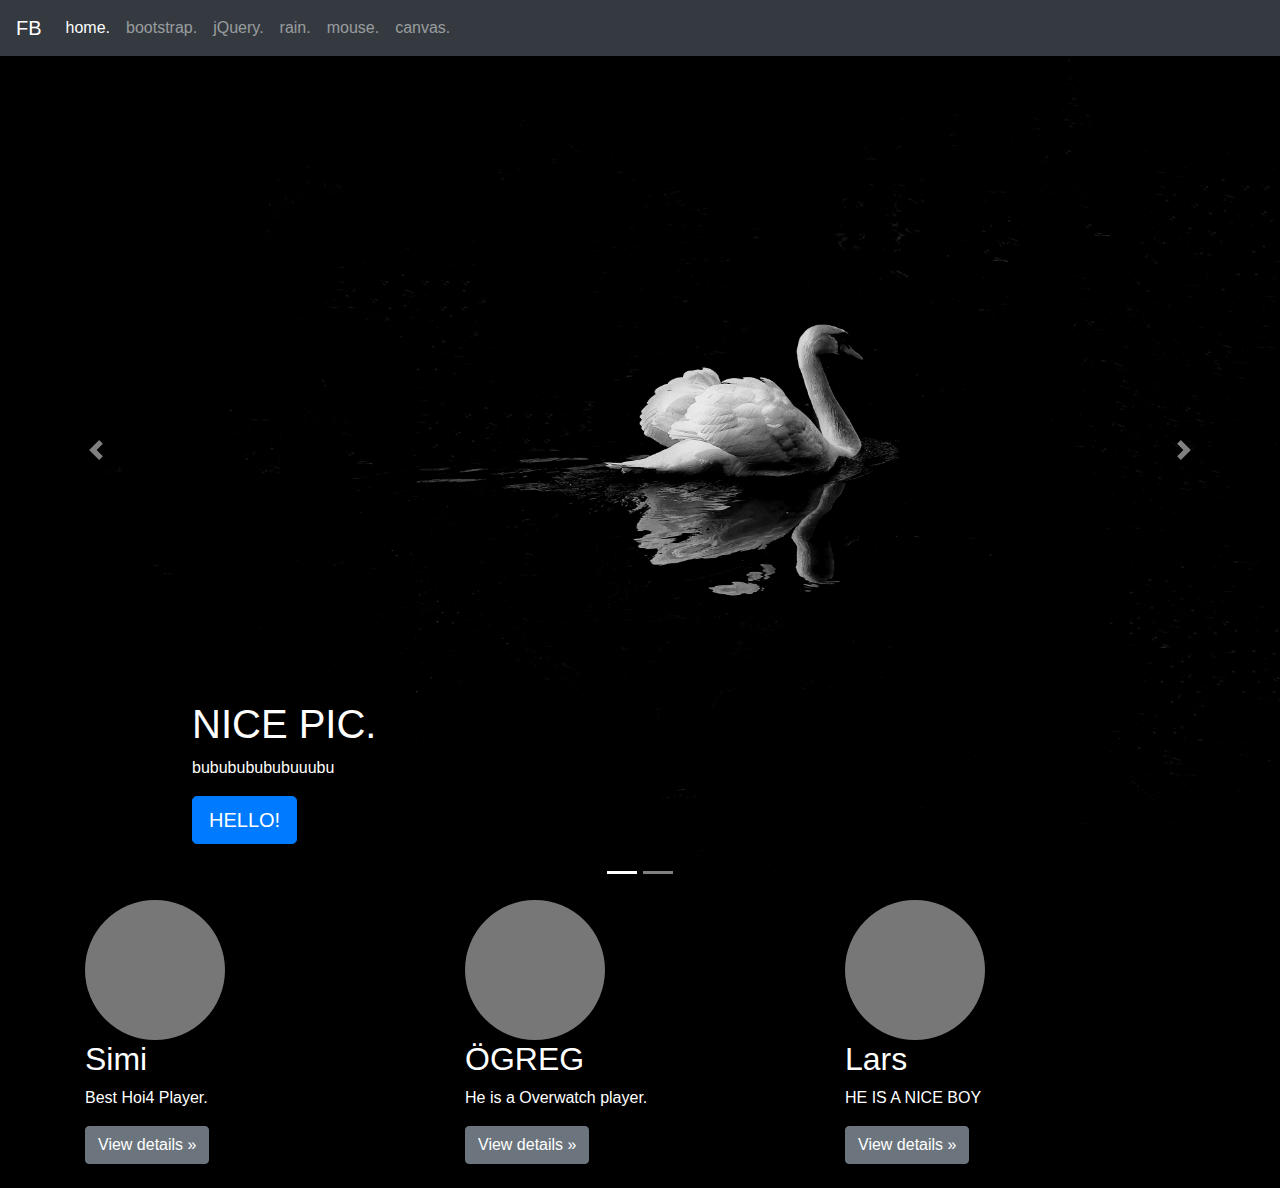
==== index.html @ 2087ec80 "v. 0.5" ====
<!DOCTYPE html>
<html lang="de">

<head>
    <meta charset="utf-8">
    <meta name="description" content="Website about me">
    <meta name="author" content="Flo">

    <title>Flo Website</title>

    <link rel="stylesheet" href="https://stackpath.bootstrapcdn.com/bootstrap/4.3.1/css/bootstrap.min.css"
        integrity="sha384-ggOyR0iXCbMQv3Xipma34MD+dH/1fQ784/j6cY/iJTQUOhcWr7x9JvoRxT2MZw1T" crossorigin="anonymous">
    <script src="https://code.jquery.com/jquery-3.3.1.slim.min.js"
        integrity="sha384-q8i/X+965DzO0rT7abK41JStQIAqVgRVzpbzo5smXKp4YfRvH+8abtTE1Pi6jizo"
        crossorigin="anonymous"></script>
    <script src="https://cdnjs.cloudflare.com/ajax/libs/popper.js/1.14.7/umd/popper.min.js"
        integrity="sha384-UO2eT0CpHqdSJQ6hJty5KVphtPhzWj9WO1clHTMGa3JDZwrnQq4sF86dIHNDz0W1"
        crossorigin="anonymous"></script>
    <script src="https://stackpath.bootstrapcdn.com/bootstrap/4.3.1/js/bootstrap.min.js"
        integrity="sha384-JjSmVgyd0p3pXB1rRibZUAYoIIy6OrQ6VrjIEaFf/nJGzIxFDsf4x0xIM+B07jRM"
        crossorigin="anonymous"></script>
    <link href="style.css" rel="stylesheet">
    <script href></script>
</head>

<body>
    <header>
        <nav id="navbar-black" class="navbar navbar-expand-md navbar-dark fixed-top bg-dark">
            <a class="navbar-brand" href="index.html">FB</a>
            <button class="navbar-toggler" type="button" data-toggle="collapse" data-target="#navbarCollapse"
                aria-controls="navbarCollapse" aria-expanded="false" aria-label="Toggle navigation">
                <span class="navbar-toggler-icon"></span>
            </button>
            <div class="collapse navbar-collapse" id="navbarCollapse">
                <ul class="navbar-nav mr-auto">
                    <li class="nav-item active">
                        <a class="nav-link" href="index.html">home. </a>
                    </li>
                    <li class="nav-item ">
                        <a class="nav-link" href="bootstrap.html">bootstrap.<span class="sr-only">(current)</span></a>
                    </li>
                    <li class="nav-item">
                        <a class="nav-link" href="jquary.html">jQuery. </a>
                    </li>
                    <li class="nav-item">
                        <a class="nav-link" href="rain.html">rain. </a>
                    </li>
                    <li class="nav-item ">
                        <a class="nav-link" href="mouse.html">mouse. </a>
                    </li>
                    <li class="nav-item ">
                        <a class="nav-link" href="canvas.html">canvas. </a>
                    </li>
                    
                </ul>
            </div>
        </nav>
    </header>
    <header>
        <div id="myCarousel" class="carousel slide" data-ride="carousel">
            <ol class="carousel-indicators">
                <li data-target="#myCarousel" data-slide-to="0" class="active"></li>
                <li data-target="#myCarousel" data-slide-to="1"></li>
                
            </ol>
            <div class="carousel-inner">
                <div class="carousel-item active">
                    <img class="first-slide" src="davidcohen-EhSxbBCjr9A-unsplash.jpg" alt="First slide">
                    <div class="container">
                        <div class="carousel-caption text-left">
                            <h1>NICE PIC.</h1>
                            <p>bubububububuuubu</p>
                            <p><a class="btn btn-lg btn-primary" href="#" role="button">HELLO!</a></p>
                        </div>
                    </div>
                </div>
                <div class="carousel-item">
                    <img class="second-slide" src="clark-tibbs-oqStl2L5oxI-unsplash.jpg" alt="Second slide">
                    <div class="container">
                        <div class="carousel-caption">
                            <h1>LIGHTS!</h1>
                            <p>Nice Lights!</p>
                            <p><a class="btn btn-lg btn-primary" href="#" role="button">Buy on AliExpress</a></p>
                        </div>
                    </div>
                </div>
            </div>
            <a class="carousel-control-prev" href="#myCarousel" role="button" data-slide="prev">
                <span class="carousel-control-prev-icon" aria-hidden="true"></span>
                <span class="sr-only">Previous</span>
            </a>
            <a class="carousel-control-next" href="#myCarousel" role="button" data-slide="next">
                <span class="carousel-control-next-icon" aria-hidden="true"></span>
                <span class="sr-only">Next</span>
            </a>
        </div>

    </header>
    <div class="container marketing">

        <!-- Three columns of text below the carousel -->
        <div class="row">
            <div id="white" class="col-lg-4">
                <img class="rounded-circle"
                    src="[data-uri]"
                    alt="Generic placeholder image" width="140" height="140">
                <h2>Simi</h2>
                <p>Best Hoi4 Player.</p>
                <p><a class="btn btn-secondary" href="#" role="button">View details &raquo;</a></p>
            </div><!-- /.col-lg-4 -->
            <div id="white" class="col-lg-4">
                <img class="rounded-circle"
                    src="[data-uri]"
                    alt="Generic placeholder image" width="140" height="140">
                <h2>ÖGREG</h2>
                <p>He is a Overwatch player.</p>
                <p><a class="btn btn-secondary" href="#" role="button">View details &raquo;</a></p>
            </div><!-- /.col-lg-4 -->
            <div id="white" class="col-lg-4">
                <img class="rounded-circle"
                    src="[data-uri]"
                    alt="Generic placeholder image" width="140" height="140">
                <h2>Lars</h2>
                <p>HE IS A NICE BOY</p>
                <p><a class="btn btn-secondary" href="#" role="button">View details &raquo;</a></p>
            </div><!-- /.col-lg-4 -->
        </div><!-- /.row -->
        <h1></h1>
</body>


</html>
---- style.css ----
body{
    background-color: black;
}
.carousel-item img {
    display: block;
  margin-left: auto;
  margin-right: auto;
    height: 100vh;
  }
 #white{
     color: white;
 }
 .blue{
   background-color:lightblue;
 }
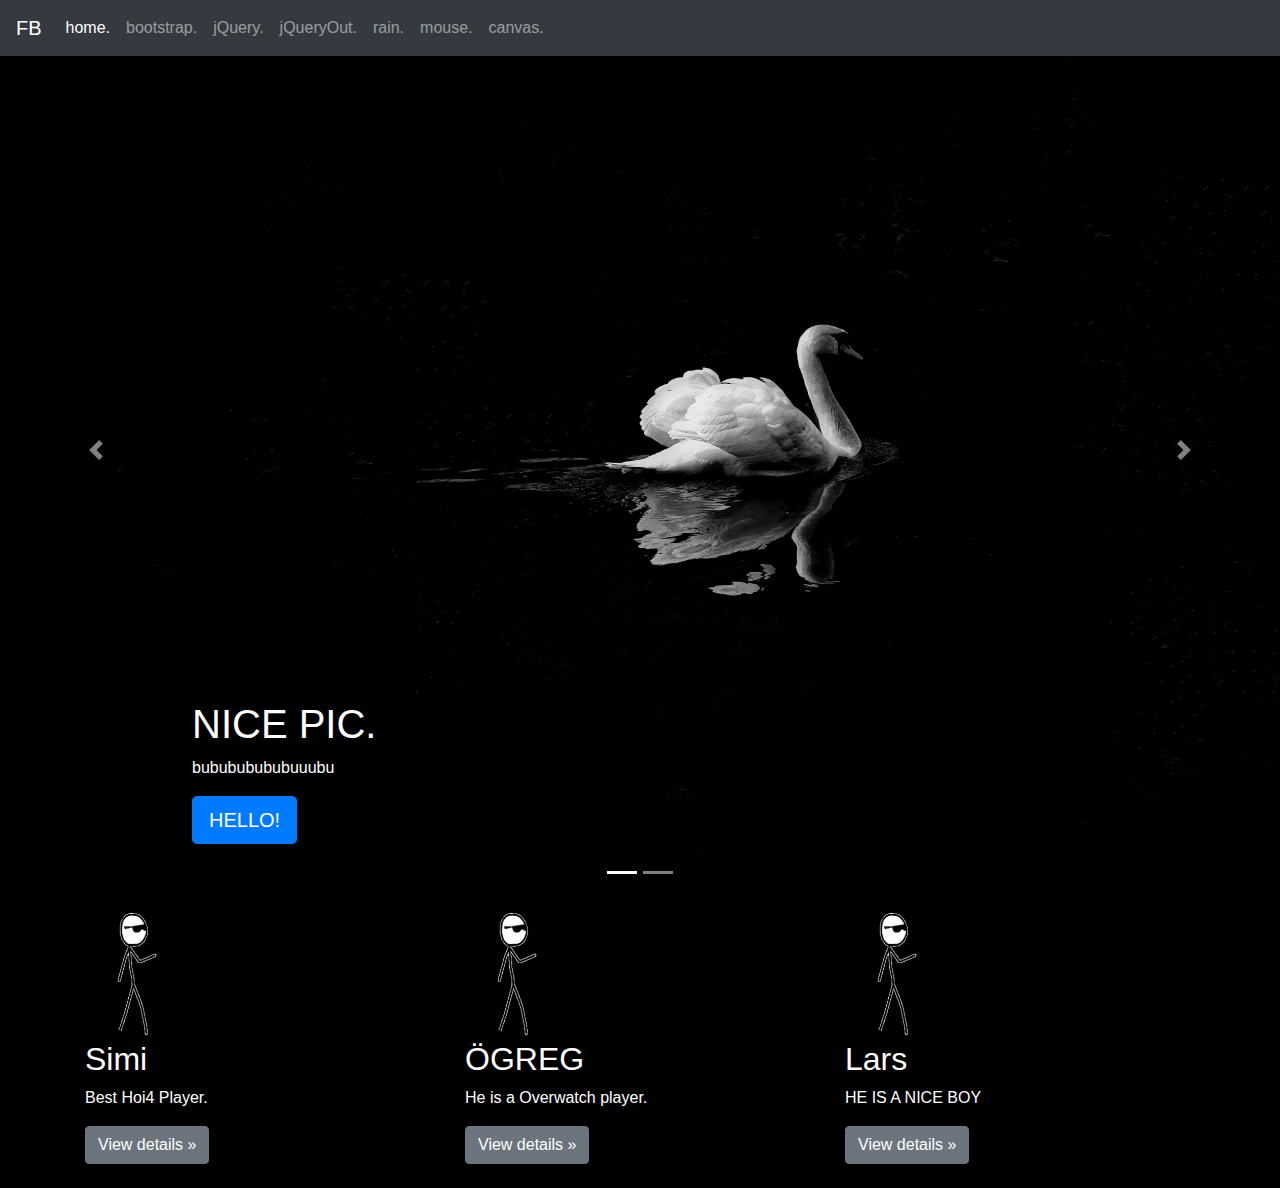
==== commit a3668b3c: "v. 1.0" ====
--- a/index.html
+++ b/index.html
@@ -41,6 +41,9 @@
                     </li>
                     <li class="nav-item">
                         <a class="nav-link" href="jquary.html">jQuery. </a>
+                    </li>
+                    <li class="nav-item">
+                        <a class="nav-link" href="jquaryOut.html">jQueryOut. </a>
                     </li>
                     <li class="nav-item">
                         <a class="nav-link" href="rain.html">rain. </a>
@@ -102,7 +105,7 @@
         <div class="row">
             <div id="white" class="col-lg-4">
                 <img class="rounded-circle"
-                    src="[data-uri]"
+                    src="pngwing.com (4).png"
                     alt="Generic placeholder image" width="140" height="140">
                 <h2>Simi</h2>
                 <p>Best Hoi4 Player.</p>
@@ -110,7 +113,7 @@
             </div><!-- /.col-lg-4 -->
             <div id="white" class="col-lg-4">
                 <img class="rounded-circle"
-                    src="[data-uri]"
+                    src="pngwing.com (4).png"
                     alt="Generic placeholder image" width="140" height="140">
                 <h2>ÖGREG</h2>
                 <p>He is a Overwatch player.</p>
@@ -118,7 +121,7 @@
             </div><!-- /.col-lg-4 -->
             <div id="white" class="col-lg-4">
                 <img class="rounded-circle"
-                    src="[data-uri]"
+                    src="pngwing.com (4).png"
                     alt="Generic placeholder image" width="140" height="140">
                 <h2>Lars</h2>
                 <p>HE IS A NICE BOY</p>
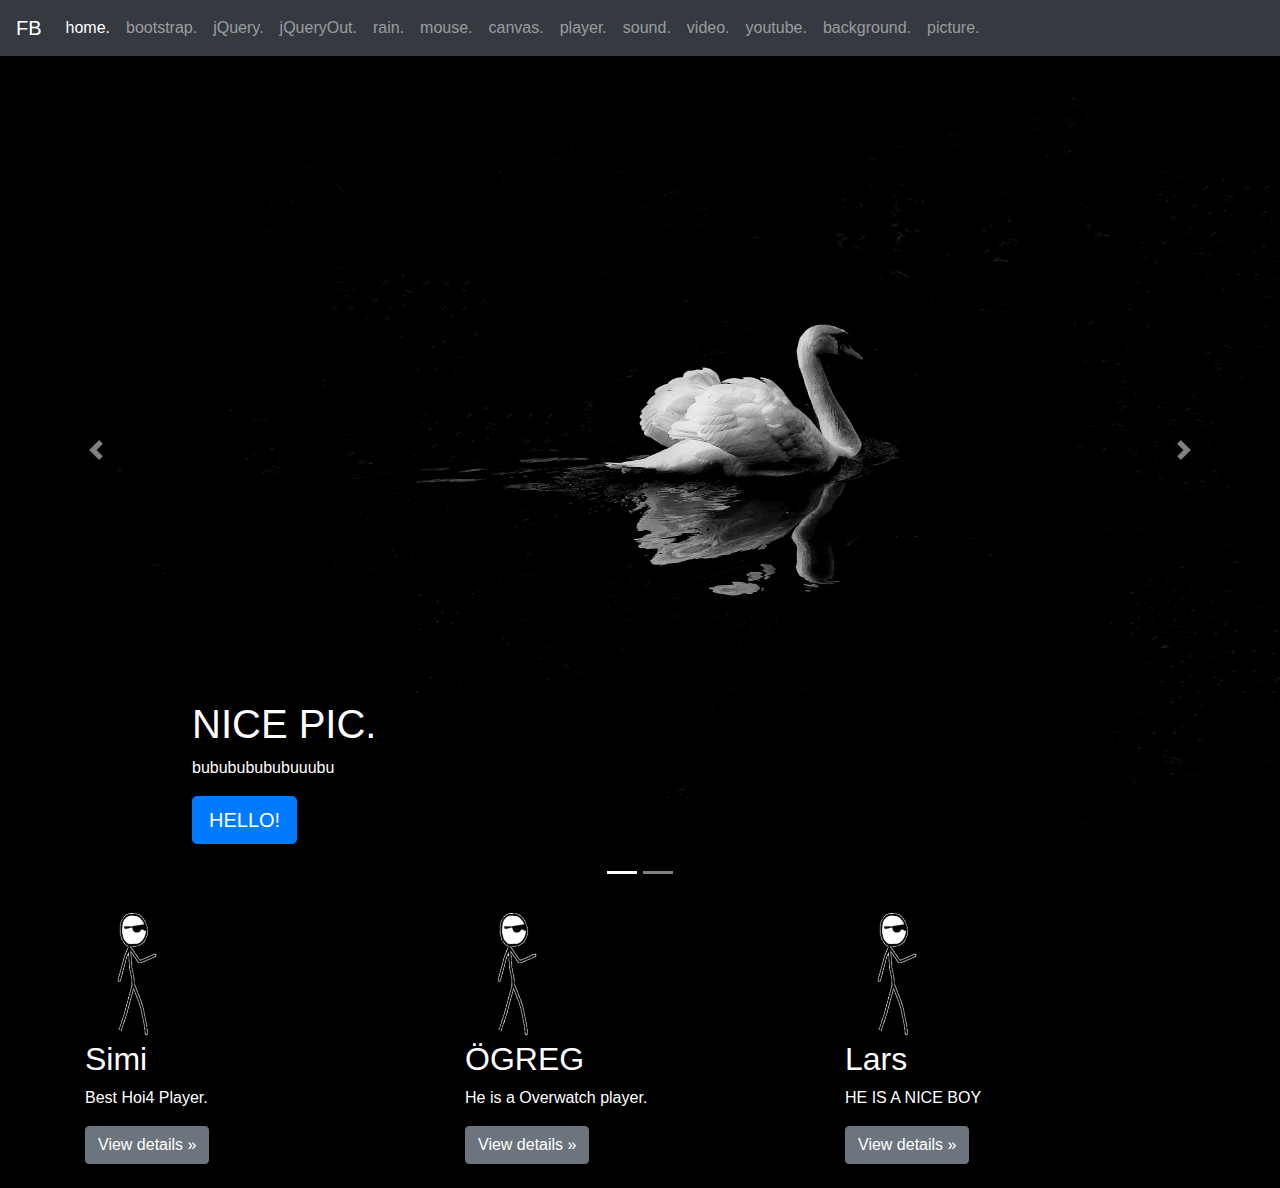
==== commit 55a67188: "v. 1.0" ====
--- a/index.html
+++ b/index.html
@@ -53,6 +53,24 @@
                     </li>
                     <li class="nav-item ">
                         <a class="nav-link" href="canvas.html">canvas. </a>
+                    </li>
+                    <li class="nav-item">
+                        <a class="nav-link" href="player.html">player. </a>
+                    </li>
+                    <li class="nav-item">
+                        <a class="nav-link" href="sound.html">sound. </a>
+                    </li>
+                    <li class="nav-item">
+                        <a class="nav-link" href="video.html">video. </a>
+                    </li>
+                    <li class="nav-item">
+                        <a class="nav-link" href="youtube.html">youtube. </a>
+                    </li>
+                    <li class="nav-item">
+                        <a class="nav-link" href="background.html">background. </a>
+                    </li>
+                    <li class="nav-item">
+                        <a class="nav-link" href="pic.html">picture. </a>
                     </li>
                     
                 </ul>
